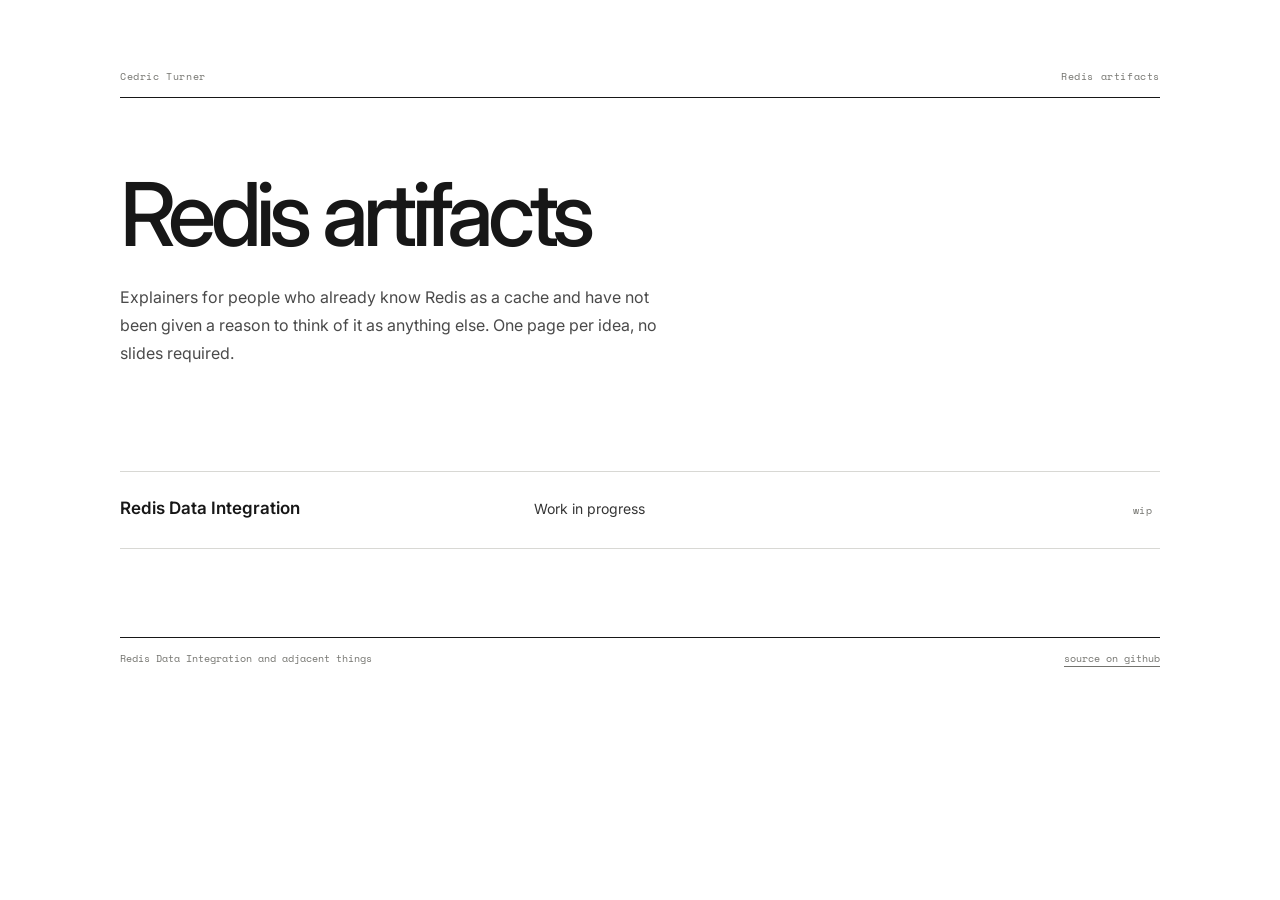
==== index.html @ 58898005 "Add Redis Data Integration explainer and index Diagram-first explainer for RDI, modeled on the dbt-a" ====
<!DOCTYPE html>
<html lang="en">
<head>
<meta charset="utf-8">
<meta name="viewport" content="width=device-width, initial-scale=1">
<title>Redis artifacts</title>
<link href="https://fonts.googleapis.com/css2?family=Inter:wght@400;500;600&family=Space+Mono:wght@400;700&display=swap" rel="stylesheet">
<style>
:root {
  --paper: #fff;
  --ink: #171717;
  --text: #353535;
  --muted: #73736e;
  --rule: #d8d8d4;

  --blue: #1f5b8f;
  --teal: #16807a;
  --green: #3f7c49;
  --ochre: #a66b1f;
  --orange: #b8512e;
  --rose: #aa4b73;
  --violet: #6e4b8b;

  --body: Inter, "Noto Sans JP", -apple-system, BlinkMacSystemFont, "Segoe UI", sans-serif;
  --mono: "Space Mono", "SFMono-Regular", Consolas, monospace;
}

* { box-sizing: border-box; }

body {
  margin: 0;
  background: var(--paper);
  color: var(--text);
  font-family: var(--body);
  font-size: 15px;
  line-height: 1.7;
  -webkit-font-smoothing: antialiased;
}

::selection { color: #fff; background: var(--ink); }
a { color: inherit; }

.page {
  width: min(1040px, calc(100% - 56px));
  margin: 0 auto;
  padding: 68px 0 80px;
}

.topbar {
  display: flex;
  justify-content: space-between;
  align-items: baseline;
  gap: 24px;
  padding-bottom: 12px;
  border-bottom: 1px solid var(--ink);
  font-family: var(--mono);
  font-size: 10px;
  color: var(--muted);
  letter-spacing: .06em;
}

.hero { margin: 76px 0 104px; }

h1 {
  font-size: clamp(48px, 8vw, 88px);
  font-weight: 500;
  letter-spacing: -.065em;
  line-height: .92;
  max-width: 840px;
  margin: 0 0 28px;
  color: var(--ink);
}

.intro {
  font-size: 16px;
  line-height: 1.75;
  color: #4a4a4a;
  max-width: 540px;
  margin: 0;
}

.entries { border-top: 1px solid var(--rule); }

.entry { --entry-ink: var(--blue); }
.entry:nth-child(2) { --entry-ink: var(--teal); }
.entry:nth-child(3) { --entry-ink: var(--green); }
.entry:nth-child(4) { --entry-ink: var(--ochre); }
.entry:nth-child(5) { --entry-ink: var(--orange); }
.entry:nth-child(6) { --entry-ink: var(--rose); }
.entry:nth-child(7) { --entry-ink: var(--violet); }

.entry-link {
  display: grid;
  grid-template-columns: minmax(220px, .95fr) minmax(300px, 1.4fr) auto;
  gap: 24px;
  align-items: baseline;
  padding: 25px 8px 27px 0;
  border-bottom: 1px solid var(--rule);
  text-decoration: none;
}

.entry-name {
  font-size: 17px;
  font-weight: 600;
  line-height: 1.35;
  color: var(--ink);
  transition: color 120ms ease;
}

.entry-desc { font-size: 14px; }

.entry-meta {
  font-family: var(--mono);
  font-size: 10px;
  color: var(--muted);
  letter-spacing: .04em;
  white-space: nowrap;
}

.entry-link:hover .entry-name { color: var(--entry-ink); }
.entry-link:focus-visible { outline: 1.5px solid var(--entry-ink); outline-offset: 5px; }

.footer {
  margin-top: 88px;
  padding-top: 12px;
  border-top: 1px solid var(--ink);
  display: flex;
  justify-content: space-between;
  gap: 24px;
  font-family: var(--mono);
  font-size: 10px;
  color: var(--muted);
}

.footer a { text-underline-offset: 4px; }
.footer a:hover { color: var(--blue); }

@media (max-width: 860px) {
  .entry-link { grid-template-columns: 1fr; gap: 6px; }
  .entry-meta { white-space: normal; }
}

@media (max-width: 720px) {
  .page { width: min(100% - 36px, 1040px); padding: 42px 0 64px; }
  h1 { font-size: clamp(46px, 15vw, 70px); }
  .hero { margin: 48px 0 68px; }
  .topbar, .footer { flex-direction: column; gap: 6px; }
}

@media (prefers-reduced-motion: reduce) {
  *, *::before, *::after { scroll-behavior: auto !important; transition-duration: .01ms !important; }
}
</style>
</head>
<body>
<div class="page">

  <div class="topbar">
    <span>Cedric Turner</span>
    <span>Redis artifacts</span>
  </div>

  <div class="hero">
    <h1>Redis artifacts</h1>
    <p class="intro">Explainers for people who already know Redis as a cache and have not been given a reason to think of it as anything else. One page per idea, no slides required.</p>
  </div>

  <div class="entries">
    <div class="entry">
      <a class="entry-link" href="redis-data-integration/">
        <span class="entry-name">Redis Data Integration</span>
        <span class="entry-desc">Work in progress</span>
        <span class="entry-meta">wip</span>
      </a>
    </div>
  </div>

  <div class="footer">
    <span>Redis Data Integration and adjacent things</span>
    <span><a href="https://github.com/cedricturner/redis-artifacts">source on github</a></span>
  </div>

</div>
</body>
</html>
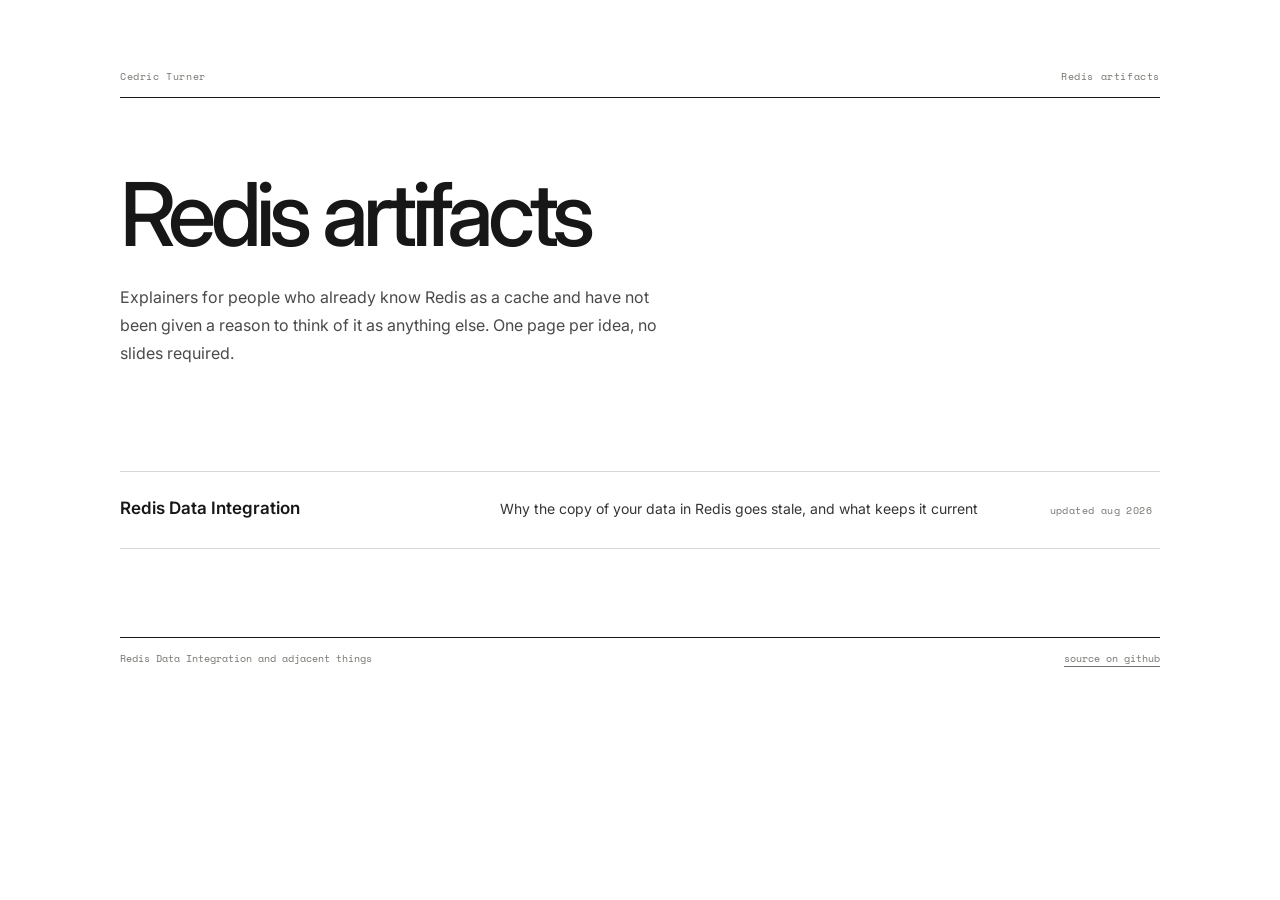
==== commit 09bab80e: "Re-anchor the fridge analogy on change, not on running out The page argued that a cache is worth hav" ====
--- a/index.html
+++ b/index.html
@@ -169,8 +169,8 @@
     <div class="entry">
       <a class="entry-link" href="redis-data-integration/">
         <span class="entry-name">Redis Data Integration</span>
-        <span class="entry-desc">Work in progress</span>
-        <span class="entry-meta">wip</span>
+        <span class="entry-desc">Why the copy of your data in Redis goes stale, and what keeps it current</span>
+        <span class="entry-meta">updated aug 2026</span>
       </a>
     </div>
   </div>
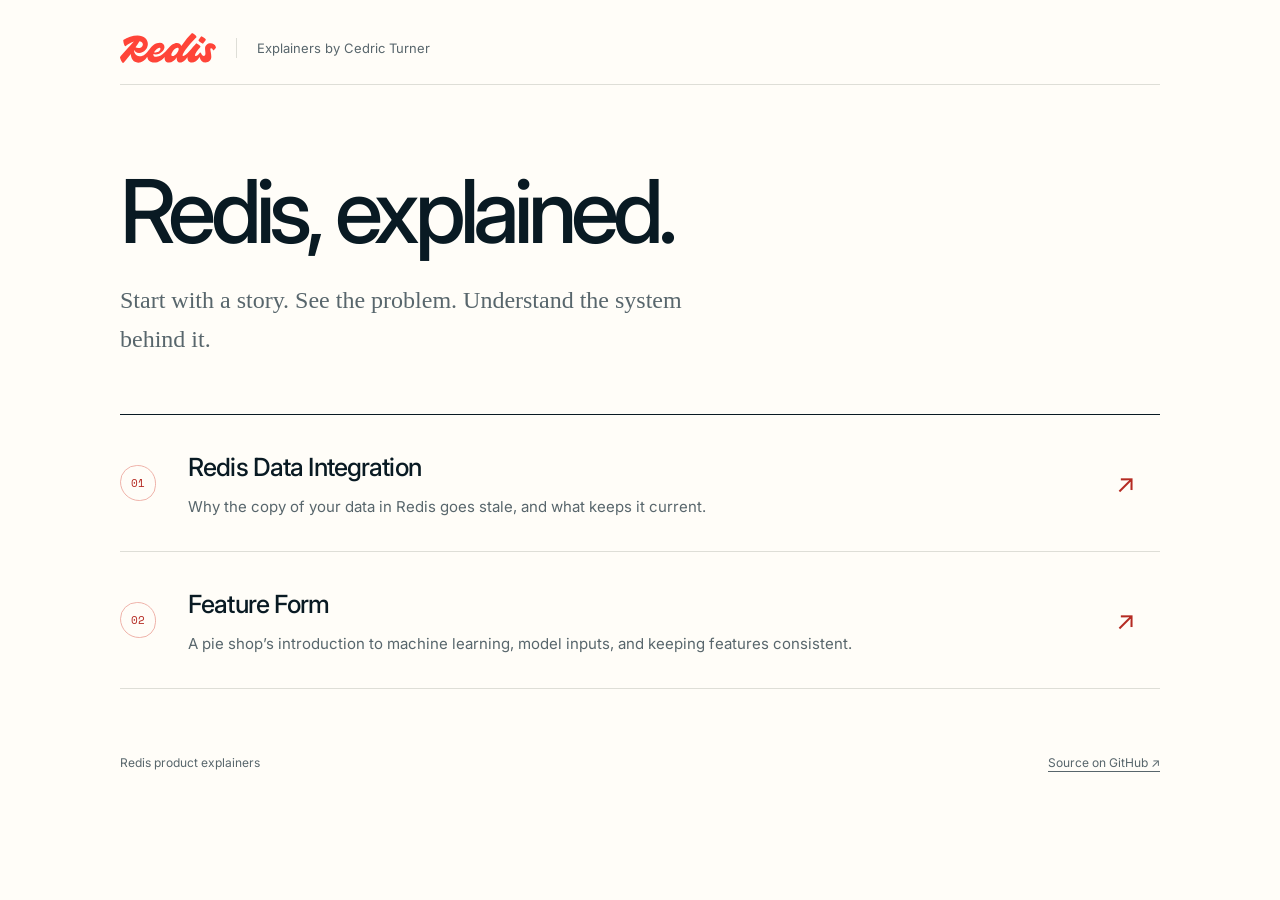
==== commit f4e3dc5d: "Publish Feature Form explainer and refresh index" ====
--- a/index.html
+++ b/index.html
@@ -1,185 +1,21 @@
-<!DOCTYPE html>
+<!doctype html>
 <html lang="en">
 <head>
 <meta charset="utf-8">
-<meta name="viewport" content="width=device-width, initial-scale=1">
-<title>Redis artifacts</title>
-<link href="https://fonts.googleapis.com/css2?family=Inter:wght@400;500;600&family=Space+Mono:wght@400;700&display=swap" rel="stylesheet">
+<meta name="viewport" content="width=device-width,initial-scale=1">
+<meta name="description" content="Visual explainers for Redis products. Start with a story, then see how the system works.">
+<title>Redis explainers</title>
+<link href="https://fonts.googleapis.com/css2?family=Inter:wght@400;500;600&family=Space+Mono&display=swap" rel="stylesheet">
 <style>
-:root {
-  --paper: #fff;
-  --ink: #171717;
-  --text: #353535;
-  --muted: #73736e;
-  --rule: #d8d8d4;
-
-  --blue: #1f5b8f;
-  --teal: #16807a;
-  --green: #3f7c49;
-  --ochre: #a66b1f;
-  --orange: #b8512e;
-  --rose: #aa4b73;
-  --violet: #6e4b8b;
-
-  --body: Inter, "Noto Sans JP", -apple-system, BlinkMacSystemFont, "Segoe UI", sans-serif;
-  --mono: "Space Mono", "SFMono-Regular", Consolas, monospace;
-}
-
-* { box-sizing: border-box; }
-
-body {
-  margin: 0;
-  background: var(--paper);
-  color: var(--text);
-  font-family: var(--body);
-  font-size: 15px;
-  line-height: 1.7;
-  -webkit-font-smoothing: antialiased;
-}
-
-::selection { color: #fff; background: var(--ink); }
-a { color: inherit; }
-
-.page {
-  width: min(1040px, calc(100% - 56px));
-  margin: 0 auto;
-  padding: 68px 0 80px;
-}
-
-.topbar {
-  display: flex;
-  justify-content: space-between;
-  align-items: baseline;
-  gap: 24px;
-  padding-bottom: 12px;
-  border-bottom: 1px solid var(--ink);
-  font-family: var(--mono);
-  font-size: 10px;
-  color: var(--muted);
-  letter-spacing: .06em;
-}
-
-.hero { margin: 76px 0 104px; }
-
-h1 {
-  font-size: clamp(48px, 8vw, 88px);
-  font-weight: 500;
-  letter-spacing: -.065em;
-  line-height: .92;
-  max-width: 840px;
-  margin: 0 0 28px;
-  color: var(--ink);
-}
-
-.intro {
-  font-size: 16px;
-  line-height: 1.75;
-  color: #4a4a4a;
-  max-width: 540px;
-  margin: 0;
-}
-
-.entries { border-top: 1px solid var(--rule); }
-
-.entry { --entry-ink: var(--blue); }
-.entry:nth-child(2) { --entry-ink: var(--teal); }
-.entry:nth-child(3) { --entry-ink: var(--green); }
-.entry:nth-child(4) { --entry-ink: var(--ochre); }
-.entry:nth-child(5) { --entry-ink: var(--orange); }
-.entry:nth-child(6) { --entry-ink: var(--rose); }
-.entry:nth-child(7) { --entry-ink: var(--violet); }
-
-.entry-link {
-  display: grid;
-  grid-template-columns: minmax(220px, .95fr) minmax(300px, 1.4fr) auto;
-  gap: 24px;
-  align-items: baseline;
-  padding: 25px 8px 27px 0;
-  border-bottom: 1px solid var(--rule);
-  text-decoration: none;
-}
-
-.entry-name {
-  font-size: 17px;
-  font-weight: 600;
-  line-height: 1.35;
-  color: var(--ink);
-  transition: color 120ms ease;
-}
-
-.entry-desc { font-size: 14px; }
-
-.entry-meta {
-  font-family: var(--mono);
-  font-size: 10px;
-  color: var(--muted);
-  letter-spacing: .04em;
-  white-space: nowrap;
-}
-
-.entry-link:hover .entry-name { color: var(--entry-ink); }
-.entry-link:focus-visible { outline: 1.5px solid var(--entry-ink); outline-offset: 5px; }
-
-.footer {
-  margin-top: 88px;
-  padding-top: 12px;
-  border-top: 1px solid var(--ink);
-  display: flex;
-  justify-content: space-between;
-  gap: 24px;
-  font-family: var(--mono);
-  font-size: 10px;
-  color: var(--muted);
-}
-
-.footer a { text-underline-offset: 4px; }
-.footer a:hover { color: var(--blue); }
-
-@media (max-width: 860px) {
-  .entry-link { grid-template-columns: 1fr; gap: 6px; }
-  .entry-meta { white-space: normal; }
-}
-
-@media (max-width: 720px) {
-  .page { width: min(100% - 36px, 1040px); padding: 42px 0 64px; }
-  h1 { font-size: clamp(46px, 15vw, 70px); }
-  .hero { margin: 48px 0 68px; }
-  .topbar, .footer { flex-direction: column; gap: 6px; }
-}
-
-@media (prefers-reduced-motion: reduce) {
-  *, *::before, *::after { scroll-behavior: auto !important; transition-duration: .01ms !important; }
-}
+:root{--paper:#fffdf8;--ink:#091a23;--muted:#58666c;--rule:#deded7;--red:#b52b23;--sans:Inter,-apple-system,BlinkMacSystemFont,'Segoe UI',sans-serif}*{box-sizing:border-box}body{margin:0;background:var(--paper);color:var(--ink);font:16px/1.6 var(--sans);-webkit-font-smoothing:antialiased}.page{width:min(1040px,calc(100% - 64px));margin:auto;padding:32px 0 40px}.brandbar{display:flex;align-items:center;gap:20px;border-bottom:1px solid var(--rule);padding-bottom:20px}.brandbar img{width:96px;height:32px;object-fit:contain}.brandbar span{font-size:13px;color:var(--muted);border-left:1px solid var(--rule);padding-left:20px}.hero{margin:80px 0 56px}h1{font-size:clamp(48px,8vw,88px);font-weight:500;letter-spacing:-.065em;line-height:1.05;margin:0 0 24px}.hero p{max-width:580px;font:24px/1.6 Palatino,Georgia,serif;color:var(--muted);margin:0}.entries{list-style:none;padding:0;margin:0;border-top:1px solid var(--ink)}.entry{display:grid;grid-template-columns:48px 1fr 36px;gap:20px;padding:32px 8px 32px 0;border-bottom:1px solid var(--rule);color:inherit;text-decoration:none;align-items:center}.num{display:grid;place-items:center;width:36px;height:36px;font:11px 'Space Mono',monospace;border:1px solid #efb3aa;border-radius:48% 52% 45% 55%;color:var(--red)}h2{font-size:25px;letter-spacing:-.035em;font-weight:500;margin:0 0 8px}.entry p{margin:0;max-width:680px;color:var(--muted);font-size:15px}.arrow{font-size:26px;color:var(--red);transition:transform .15s}.entry:hover h2{color:var(--red)}.entry:hover .arrow{transform:translateX(4px)}a:focus-visible{outline:2px solid var(--red);outline-offset:5px}.footer{display:flex;justify-content:space-between;gap:20px;margin-top:64px;font-size:12px;color:var(--muted)}.footer a{color:inherit;text-underline-offset:4px}::selection{background:#ffd6d1}@media(max-width:600px){.page{width:calc(100% - 36px);padding-top:24px}.hero{margin:48px 0 36px}.hero p{font-size:21px}.entry{grid-template-columns:32px 1fr 20px;gap:14px;padding:26px 0}.num{width:29px;height:29px}h2{font-size:22px}.entry p{font-size:14px}.footer{flex-wrap:wrap;margin-top:40px}}@media(prefers-reduced-motion:reduce){.arrow{transition:none}}
 </style>
 </head>
-<body>
-<div class="page">
-
-  <div class="topbar">
-    <span>Cedric Turner</span>
-    <span>Redis artifacts</span>
-  </div>
-
-  <div class="hero">
-    <h1>Redis artifacts</h1>
-    <p class="intro">Explainers for people who already know Redis as a cache and have not been given a reason to think of it as anything else. One page per idea, no slides required.</p>
-  </div>
-
-  <div class="entries">
-    <div class="entry">
-      <a class="entry-link" href="redis-data-integration/">
-        <span class="entry-name">Redis Data Integration</span>
-        <span class="entry-desc">Why the copy of your data in Redis goes stale, and what keeps it current</span>
-        <span class="entry-meta">updated aug 2026</span>
-      </a>
-    </div>
-  </div>
-
-  <div class="footer">
-    <span>Redis Data Integration and adjacent things</span>
-    <span><a href="https://github.com/cedricturner/redis-artifacts">source on github</a></span>
-  </div>
-
-</div>
-</body>
-</html>
+<body><main class="page">
+<header class="brandbar"><img src="feature-form/redis-logo-red.svg" alt="Redis" width="96" height="32"><span>Explainers by Cedric Turner</span></header>
+<div class="hero"><h1>Redis, explained.</h1><p>Start with a story. See the problem. Understand the system behind it.</p></div>
+<ul class="entries">
+<li><a class="entry" href="redis-data-integration/"><span class="num" aria-hidden="true">01</span><div><h2>Redis Data Integration</h2><p>Why the copy of your data in Redis goes stale, and what keeps it current.</p></div><span class="arrow" aria-hidden="true">↗</span></a></li>
+<li><a class="entry" href="feature-form/"><span class="num" aria-hidden="true">02</span><div><h2>Feature Form</h2><p>A pie shop’s introduction to machine learning, model inputs, and keeping features consistent.</p></div><span class="arrow" aria-hidden="true">↗</span></a></li>
+</ul>
+<footer class="footer"><span>Redis product explainers</span><a href="https://github.com/cedricturner/redis-artifacts">Source on GitHub ↗</a></footer>
+</main></body></html>
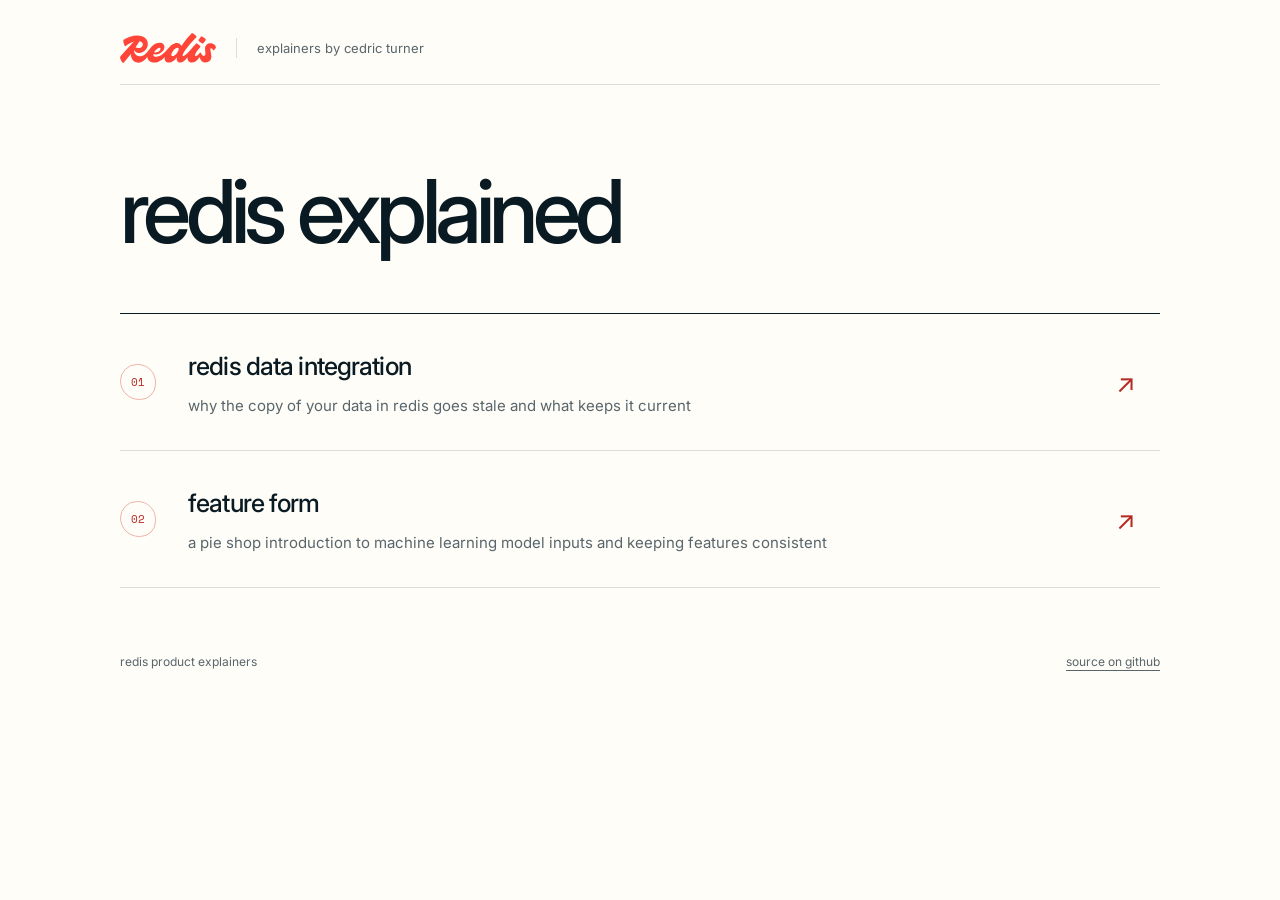
==== commit 4a3decea: "Use lowercase unpunctuated index copy" ====
--- a/index.html
+++ b/index.html
@@ -3,19 +3,19 @@
 <head>
 <meta charset="utf-8">
 <meta name="viewport" content="width=device-width,initial-scale=1">
-<meta name="description" content="Visual explainers for Redis products. Start with a story, then see how the system works.">
-<title>Redis explainers</title>
+<meta name="description" content="visual explainers for redis products">
+<title>redis explainers</title>
 <link href="https://fonts.googleapis.com/css2?family=Inter:wght@400;500;600&family=Space+Mono&display=swap" rel="stylesheet">
 <style>
 :root{--paper:#fffdf8;--ink:#091a23;--muted:#58666c;--rule:#deded7;--red:#b52b23;--sans:Inter,-apple-system,BlinkMacSystemFont,'Segoe UI',sans-serif}*{box-sizing:border-box}body{margin:0;background:var(--paper);color:var(--ink);font:16px/1.6 var(--sans);-webkit-font-smoothing:antialiased}.page{width:min(1040px,calc(100% - 64px));margin:auto;padding:32px 0 40px}.brandbar{display:flex;align-items:center;gap:20px;border-bottom:1px solid var(--rule);padding-bottom:20px}.brandbar img{width:96px;height:32px;object-fit:contain}.brandbar span{font-size:13px;color:var(--muted);border-left:1px solid var(--rule);padding-left:20px}.hero{margin:80px 0 56px}h1{font-size:clamp(48px,8vw,88px);font-weight:500;letter-spacing:-.065em;line-height:1.05;margin:0 0 24px}.hero p{max-width:580px;font:24px/1.6 Palatino,Georgia,serif;color:var(--muted);margin:0}.entries{list-style:none;padding:0;margin:0;border-top:1px solid var(--ink)}.entry{display:grid;grid-template-columns:48px 1fr 36px;gap:20px;padding:32px 8px 32px 0;border-bottom:1px solid var(--rule);color:inherit;text-decoration:none;align-items:center}.num{display:grid;place-items:center;width:36px;height:36px;font:11px 'Space Mono',monospace;border:1px solid #efb3aa;border-radius:48% 52% 45% 55%;color:var(--red)}h2{font-size:25px;letter-spacing:-.035em;font-weight:500;margin:0 0 8px}.entry p{margin:0;max-width:680px;color:var(--muted);font-size:15px}.arrow{font-size:26px;color:var(--red);transition:transform .15s}.entry:hover h2{color:var(--red)}.entry:hover .arrow{transform:translateX(4px)}a:focus-visible{outline:2px solid var(--red);outline-offset:5px}.footer{display:flex;justify-content:space-between;gap:20px;margin-top:64px;font-size:12px;color:var(--muted)}.footer a{color:inherit;text-underline-offset:4px}::selection{background:#ffd6d1}@media(max-width:600px){.page{width:calc(100% - 36px);padding-top:24px}.hero{margin:48px 0 36px}.hero p{font-size:21px}.entry{grid-template-columns:32px 1fr 20px;gap:14px;padding:26px 0}.num{width:29px;height:29px}h2{font-size:22px}.entry p{font-size:14px}.footer{flex-wrap:wrap;margin-top:40px}}@media(prefers-reduced-motion:reduce){.arrow{transition:none}}
 </style>
 </head>
 <body><main class="page">
-<header class="brandbar"><img src="feature-form/redis-logo-red.svg" alt="Redis" width="96" height="32"><span>Explainers by Cedric Turner</span></header>
-<div class="hero"><h1>Redis, explained.</h1><p>Start with a story. See the problem. Understand the system behind it.</p></div>
+<header class="brandbar"><img src="feature-form/redis-logo-red.svg" alt="redis" width="96" height="32"><span>explainers by cedric turner</span></header>
+<div class="hero"><h1>redis explained</h1></div>
 <ul class="entries">
-<li><a class="entry" href="redis-data-integration/"><span class="num" aria-hidden="true">01</span><div><h2>Redis Data Integration</h2><p>Why the copy of your data in Redis goes stale, and what keeps it current.</p></div><span class="arrow" aria-hidden="true">↗</span></a></li>
-<li><a class="entry" href="feature-form/"><span class="num" aria-hidden="true">02</span><div><h2>Feature Form</h2><p>A pie shop’s introduction to machine learning, model inputs, and keeping features consistent.</p></div><span class="arrow" aria-hidden="true">↗</span></a></li>
+<li><a class="entry" href="redis-data-integration/"><span class="num" aria-hidden="true">01</span><div><h2>redis data integration</h2><p>why the copy of your data in redis goes stale and what keeps it current</p></div><span class="arrow" aria-hidden="true">↗</span></a></li>
+<li><a class="entry" href="feature-form/"><span class="num" aria-hidden="true">02</span><div><h2>feature form</h2><p>a pie shop introduction to machine learning model inputs and keeping features consistent</p></div><span class="arrow" aria-hidden="true">↗</span></a></li>
 </ul>
-<footer class="footer"><span>Redis product explainers</span><a href="https://github.com/cedricturner/redis-artifacts">Source on GitHub ↗</a></footer>
+<footer class="footer"><span>redis product explainers</span><a href="https://github.com/cedricturner/redis-artifacts">source on github</a></footer>
 </main></body></html>
